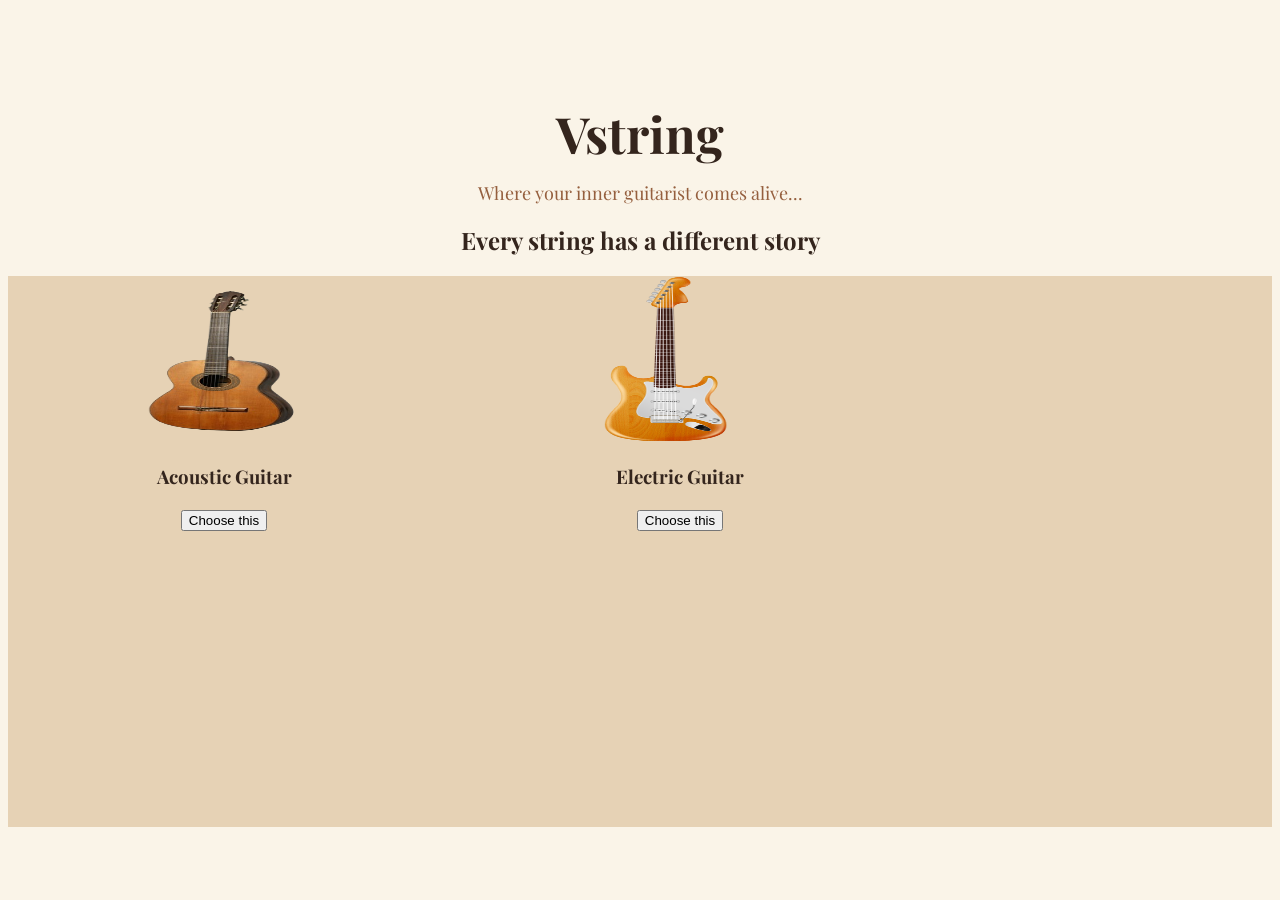
==== index.html @ 640058b6 "Add files via upload" ====
<!DOCTYPE html>
<html lang="en">

<head>
    <meta charset="UTF-8">
    <meta name="viewport" content="width=device-width, initial-scale=1.0">
    <title>Vstring |Main</title>   
    <link rel="stylesheet" href="index.css"> 
    <link href="https://fonts.googleapis.com/css2?family=Playfair+Display:wght@400;500;600;700&display=swap" rel="stylesheet"> 
</head>

<body>
    <h1>Vstring</h1>
    <p>Where your inner guitarist comes alive...</p>
    <h2>Every string has a different story</h2>


    <div class="goptions">

        <div class="gcard">
            <img src ="images/first.png" alt="Acoustic guitar">
            <h3>Acoustic Guitar</h3>
            <button>Choose this</button>
        </div>

        <div class="gcard">
            <img src="images/second.png" alt="Electric guitar">
            <h3>Electric Guitar</h3>
            <button>Choose this</button>
        </div>
    </div>




</body>





























</html>
---- index.css ----
body{
    background-color: #FAF4E8;
    color: #34251D;
    font-family: "Playfair Display", serif;
    text-align: center;
}

h1{
    color: #34251D;
    margin-top:100px;
    font-size:50px
  
}

p{
    color: #955f3e;
    margin-top:-20px;
    font-size:18px
}

.goptions{
    display: flex;
    background-color: #E6D2B5;       
}

.gcard img{ 
    width:80%;
    height:30%;
    border-radius: 30px;
}
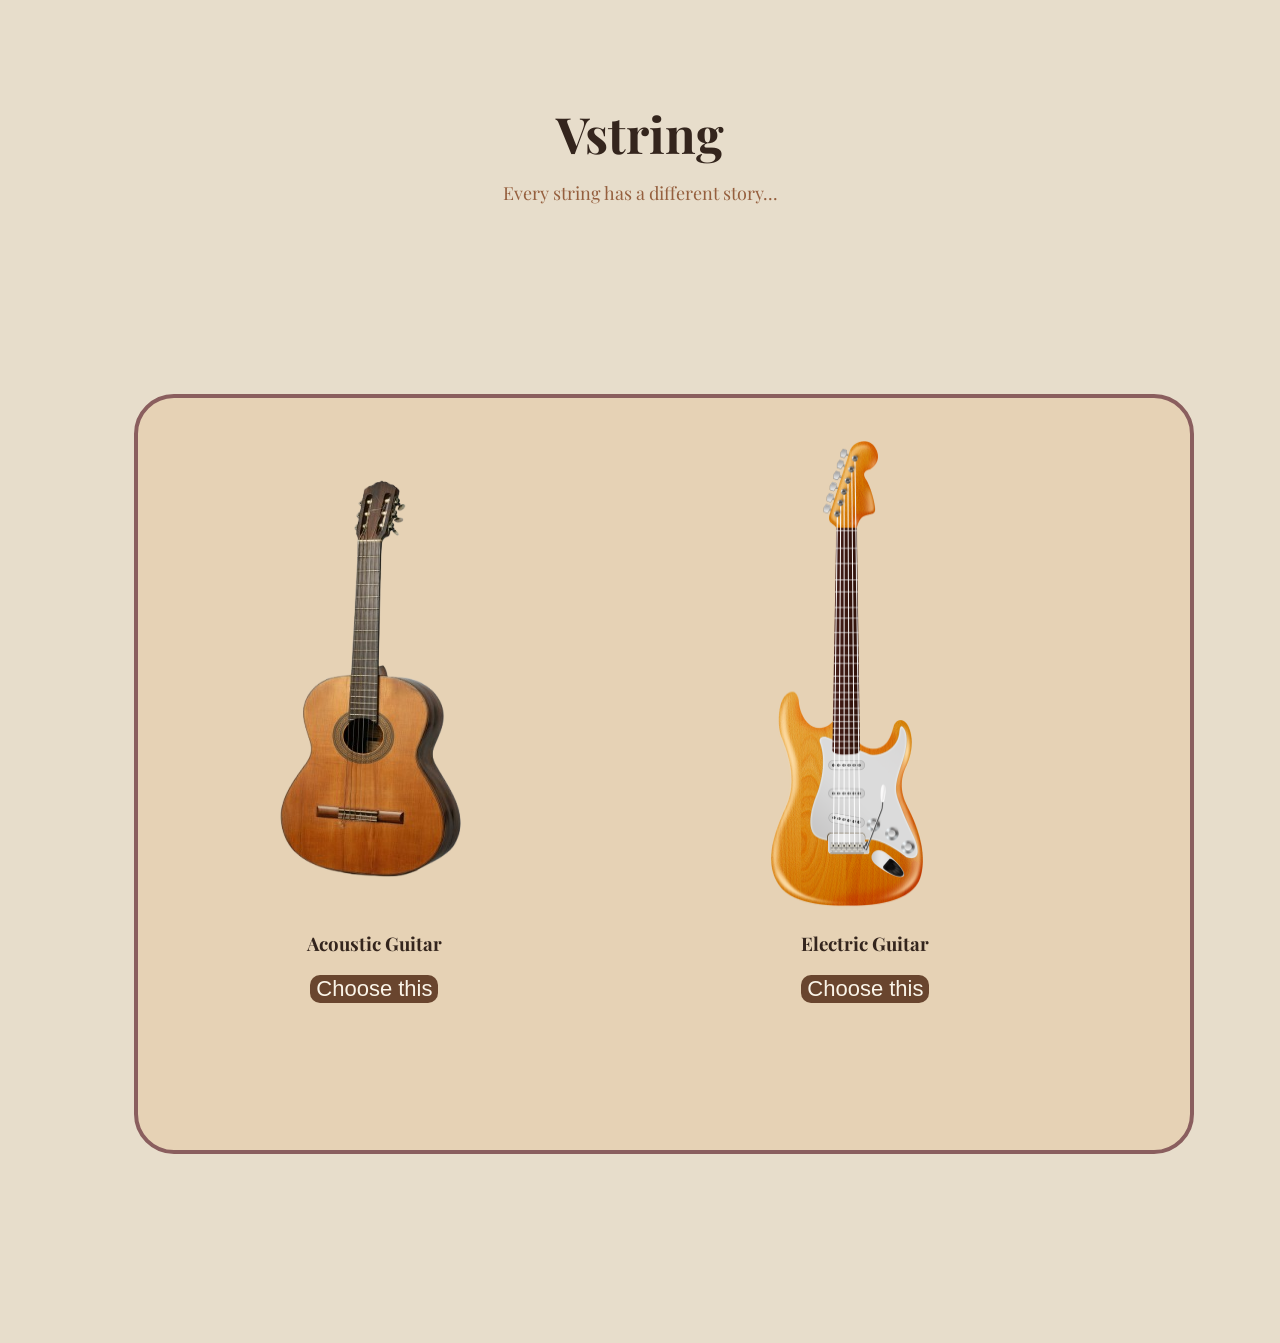
==== commit 87ca21f5: "Add files via upload" ====
--- a/index.html
+++ b/index.html
@@ -11,8 +11,7 @@
 
 <body>
     <h1>Vstring</h1>
-    <p>Where your inner guitarist comes alive...</p>
-    <h2>Every string has a different story</h2>
+    <p>Every string has a different story...</p>
 
 
     <div class="goptions">
@@ -20,13 +19,18 @@
         <div class="gcard">
             <img src ="images/first.png" alt="Acoustic guitar">
             <h3>Acoustic Guitar</h3>
+            <a href="first.html">
             <button>Choose this</button>
+            </a>
         </div>
+
 
         <div class="gcard">
             <img src="images/second.png" alt="Electric guitar">
             <h3>Electric Guitar</h3>
+            <a href="second.html">
             <button>Choose this</button>
+            </a>
         </div>
     </div>
 
--- a/index.css
+++ b/index.css
@@ -1,5 +1,5 @@
 body{
-    background-color: #FAF4E8;
+    background-color: #e7ddcb;
     color: #34251D;
     font-family: "Playfair Display", serif;
     text-align: center;
@@ -12,6 +12,7 @@
   
 }
 
+
 p{
     color: #955f3e;
     margin-top:-20px;
@@ -20,11 +21,34 @@
 
 .goptions{
     display: flex;
-    background-color: #E6D2B5;       
+    background-color: #E6D2B5;   
+    width:80%;
+    height:80%;
+    border-radius: 40px;
+    border:4px solid rgb(138, 94, 94);
+    margin: 15% 10%;
+    padding: 40px 20px;
+    gap: 35px;    
+    
 }
 
 .gcard img{ 
-    width:80%;
-    height:30%;
-    border-radius: 30px;
+    width:100%;
+    height:70%;
+    border-radius: 30px
+}
+
+.gcard button{
+    background-color: #69452E;
+    color: #FAF4E8;
+    border:none;
+    font-size:22px;
+    border-radius: 10px;    
+}
+
+
+.gcard button:hover {
+    background-color: #ce5616;
+    transform: scale(1.05);
+    transition: 0.3s;
 }
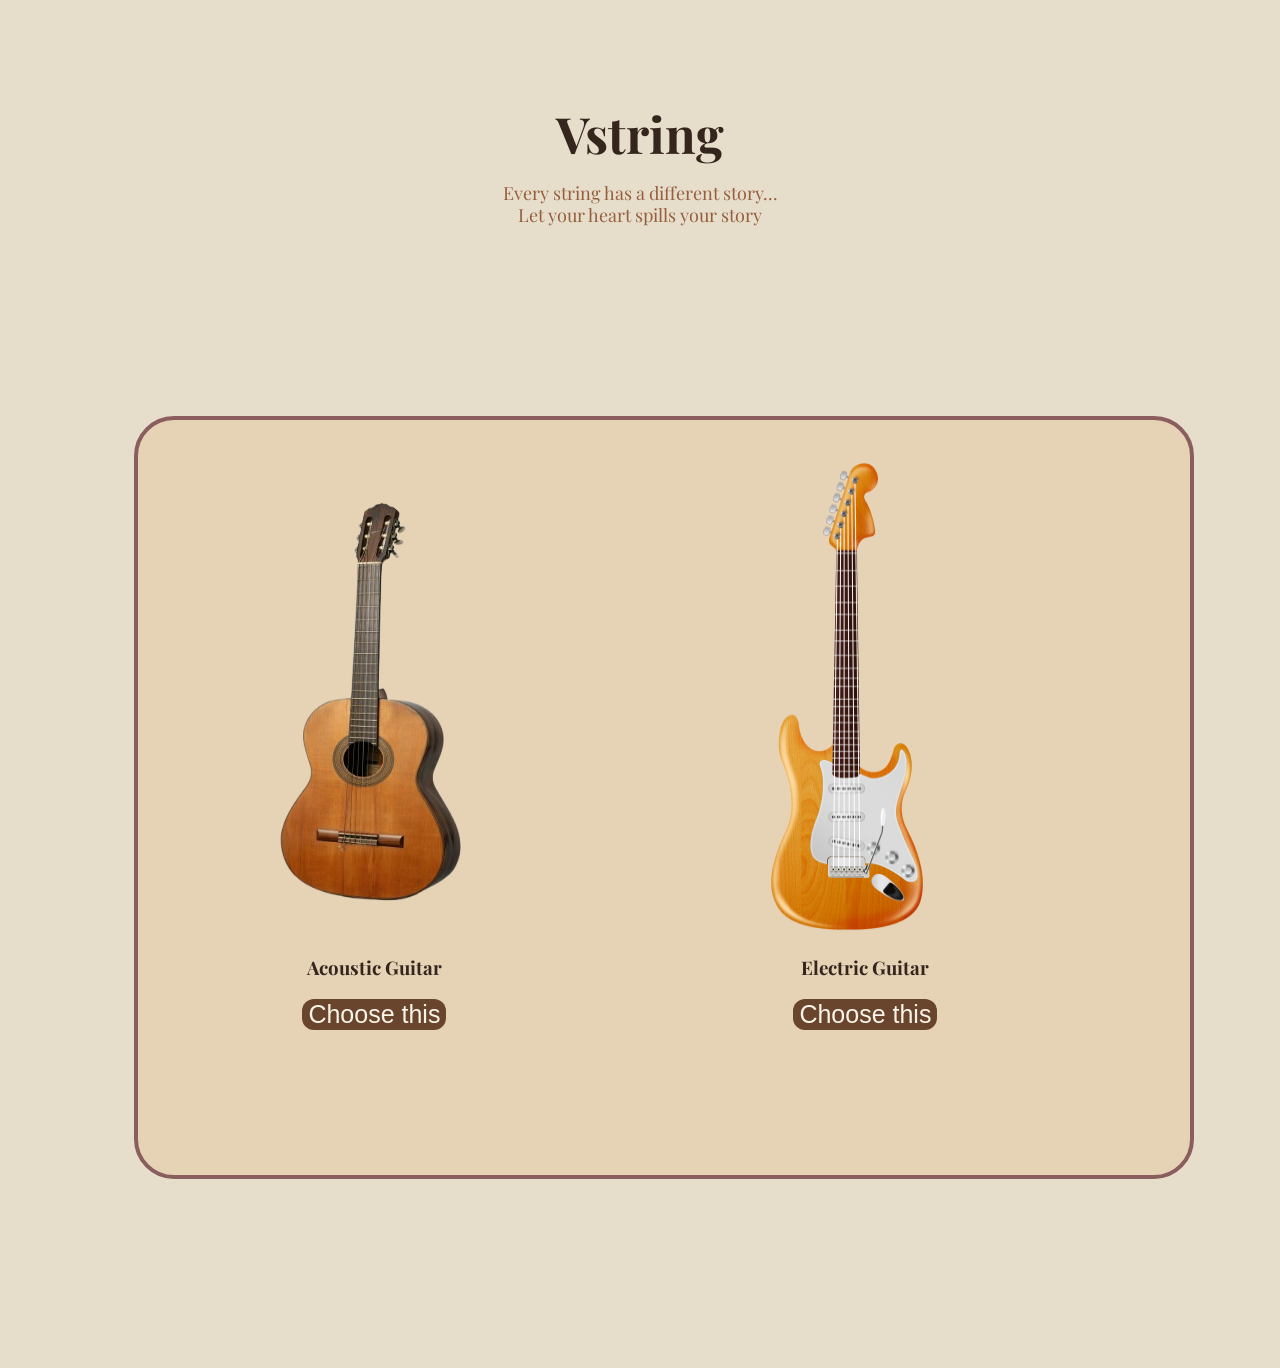
==== commit a7049a6f: "Add files via upload" ====
--- a/index.html
+++ b/index.html
@@ -12,6 +12,7 @@
 <body>
     <h1>Vstring</h1>
     <p>Every string has a different story...</p>
+    <p>Let your heart spills your story</p>
 
 
     <div class="goptions">
--- a/index.css
+++ b/index.css
@@ -1,3 +1,5 @@
+
+/* the background and the text style */
 body{
     background-color: #e7ddcb;
     color: #34251D;
@@ -5,20 +7,21 @@
     text-align: center;
 }
 
+/* styling the main heading */
 h1{
     color: #34251D;
     margin-top:100px;
     font-size:50px
-  
 }
 
-
+/* styling the subtitle */
 p{
     color: #955f3e;
     margin-top:-20px;
     font-size:18px
 }
 
+/*  guitar options side by side */
 .goptions{
     display: flex;
     background-color: #E6D2B5;   
@@ -29,26 +32,31 @@
     margin: 15% 10%;
     padding: 40px 20px;
     gap: 35px;    
-    
 }
 
+
+
+/* adjusting the guitar imgs inside cards */
 .gcard img{ 
     width:100%;
     height:70%;
     border-radius: 30px
 }
 
+/* styling the buttons inside */
+
+
 .gcard button{
     background-color: #69452E;
     color: #FAF4E8;
     border:none;
-    font-size:22px;
-    border-radius: 10px;    
+    font-size:25px;
+    border-radius: 12px;    
 }
 
-
+/* changing the button color when the mouse is over it */
 .gcard button:hover {
     background-color: #ce5616;
     transform: scale(1.05);
     transition: 0.3s;
-}+}
